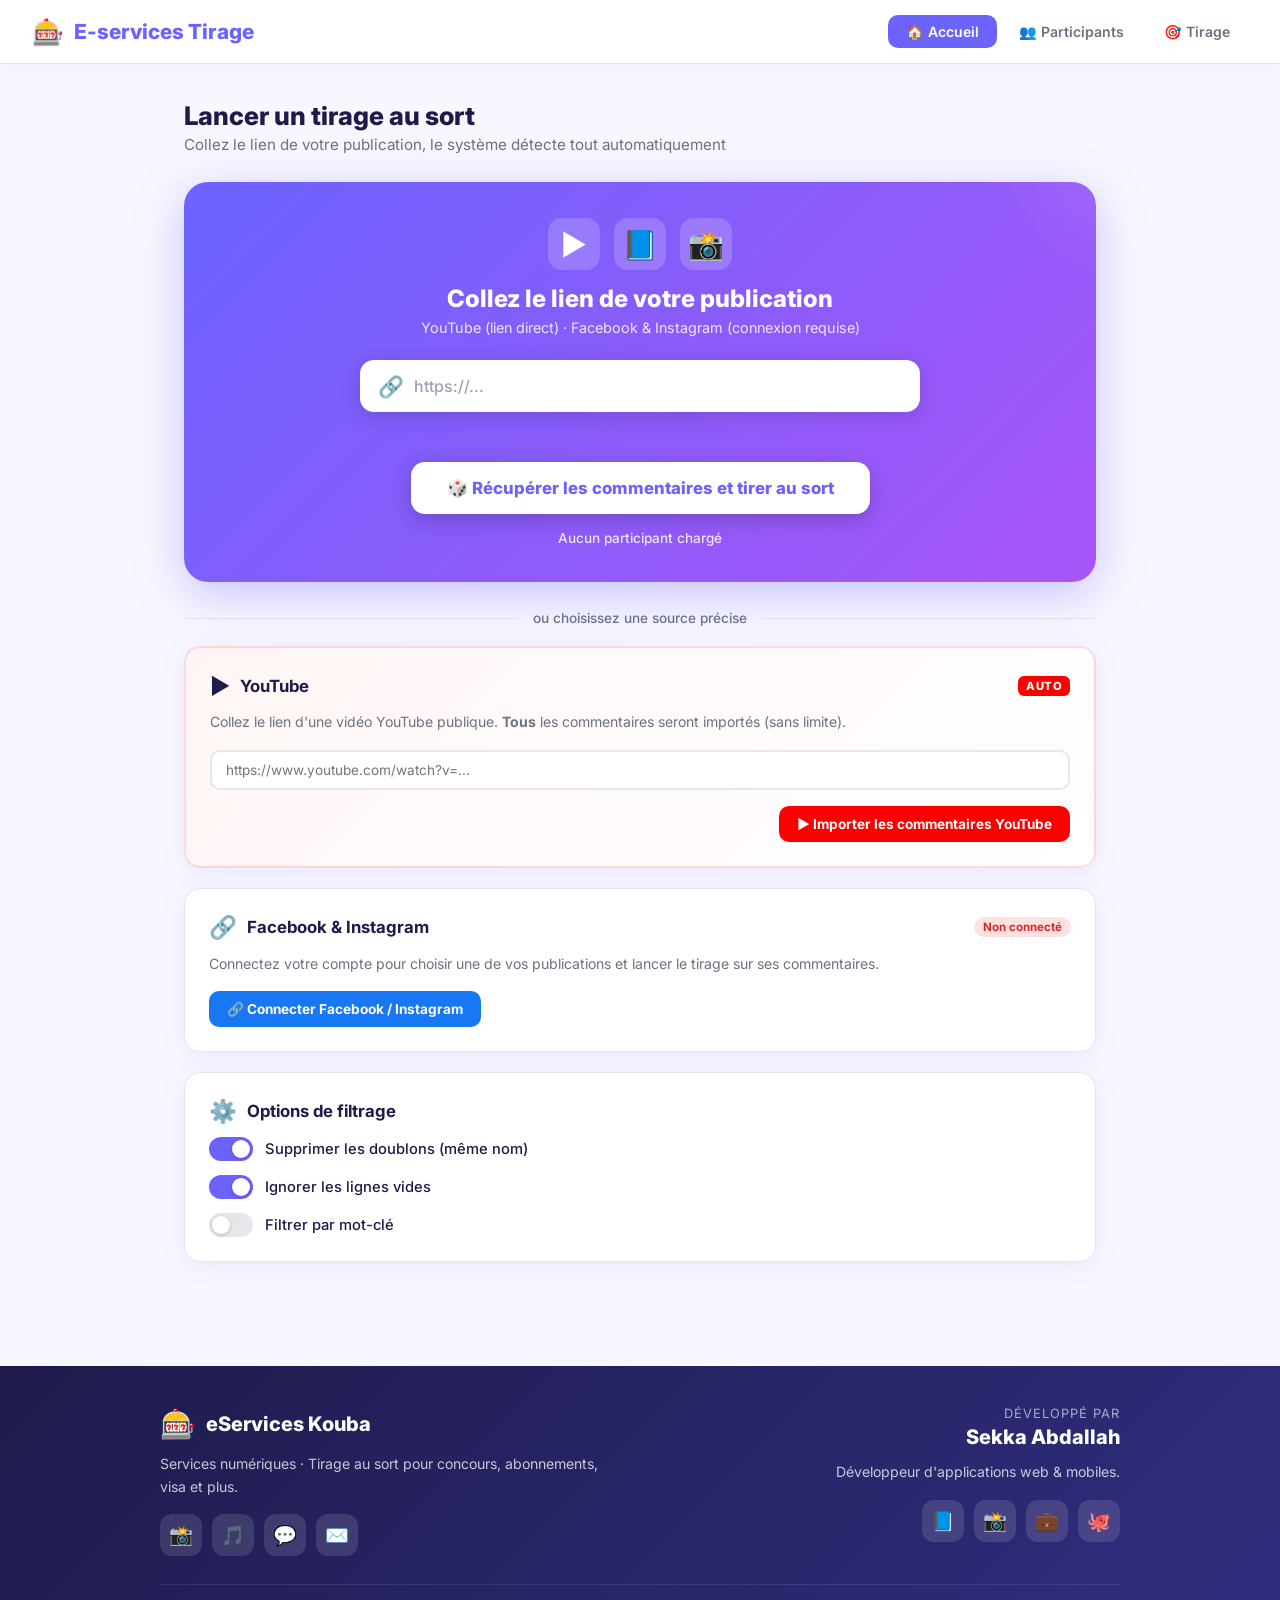
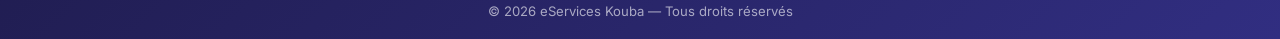
==== index.html @ 3113b7e2 "App tirage au sort — version déployable" ====
<!DOCTYPE html>
<html lang="fr">
<head>
  <meta charset="UTF-8" />
  <meta name="viewport" content="width=device-width, initial-scale=1.0" />
  <title>E-services Tirage — Tirage au sort pour concours</title>
  <link rel="stylesheet" href="style.css" />
  <link rel="preconnect" href="https://fonts.googleapis.com" />
  <link href="https://fonts.googleapis.com/css2?family=Inter:wght@400;500;600;700;800&display=swap" rel="stylesheet" />
</head>
<body>

  <!-- HEADER -->
  <header class="header">
    <div class="logo" onclick="goHome()" title="Accueil">
      <span class="logo-icon">🎰</span>
      <span class="logo-text">E-services Tirage</span>
    </div>
    <nav class="nav-tabs">
      <button class="tab active" data-tab="import">🏠 Accueil</button>
      <button class="tab" data-tab="participants">👥 Participants</button>
      <button class="tab" data-tab="tirage">🎯 Tirage</button>
    </nav>
  </header>

  <!-- MAIN CONTENT -->
  <main class="main">

    <!-- ===== ONGLET IMPORT ===== -->
    <section id="tab-import" class="tab-content active">
      <div class="section-title">
        <h2>Lancer un tirage au sort</h2>
        <p>Collez le lien de votre publication, le système détecte tout automatiquement</p>
      </div>

      <!-- BOÎTE MAGIQUE : lien unique -->
      <div class="magic-box">
        <div class="magic-icons">
          <span class="magic-icon" title="YouTube">▶️</span>
          <span class="magic-icon" title="Facebook">📘</span>
          <span class="magic-icon" title="Instagram">📸</span>
        </div>
        <h3 class="magic-title">Collez le lien de votre publication</h3>
        <p class="magic-sub">YouTube (lien direct) · Facebook &amp; Instagram (connexion requise)</p>

        <div class="magic-input-wrap">
          <span class="magic-detect" id="magicDetect">🔗</span>
          <input type="text" id="magicUrl" class="magic-input"
            placeholder="https://..." oninput="detectPlatform()" />
        </div>

        <div id="magicHint" class="magic-hint"></div>

        <div id="magicProgress" class="magic-progress hidden">
          <div class="spinner spinner-white"></div>
          <span id="magicProgressText">Récupération des commentaires...</span>
        </div>

        <button class="magic-btn" id="magicBtn" onclick="importMagic()">
          🎲 Récupérer les commentaires et tirer au sort
        </button>

        <div class="magic-footer">
          <span id="magicCount">Aucun participant chargé</span>
        </div>
      </div>

      <!-- Séparateur -->
      <div class="divider"><span>ou choisissez une source précise</span></div>

      <!-- YOUTUBE -->
      <div class="card youtube-card">
        <div class="card-header">
          <span class="card-icon">▶️</span>
          <h3>YouTube</h3>
          <span class="badge-new">AUTO</span>
        </div>
        <p class="card-desc">Collez le lien d'une vidéo YouTube publique. <strong>Tous</strong> les commentaires seront importés (sans limite).</p>
        <div class="social-input-row">
          <input type="text" id="youtubeUrl" placeholder="https://www.youtube.com/watch?v=..." />
          <input type="hidden" id="youtubeMax" value="1000000" />
        </div>
        <div id="youtubeProgress" class="youtube-progress hidden">
          <div class="spinner"></div>
          <span id="youtubeProgressText">Récupération des commentaires...</span>
        </div>
        <div class="card-actions">
          <button class="btn btn-youtube" id="btnYoutube" onclick="importFromYoutube()">
            ▶️ Importer les commentaires YouTube
          </button>
        </div>
      </div>

      <!-- ===== PANNEAU META (Facebook + Instagram) ===== -->
      <div class="card meta-panel">
        <div class="card-header">
          <span class="card-icon">🔗</span>
          <h3>Facebook &amp; Instagram</h3>
          <span class="badge-auth" id="metaBadge">Non connecté</span>
        </div>

        <!-- Non connecté -->
        <div id="metaNotConnected">
          <p class="card-desc">Connectez votre compte pour choisir une de vos publications et lancer le tirage sur ses commentaires.</p>
          <button class="btn btn-facebook" onclick="connectInstagram()">
            🔗 Connecter Facebook / Instagram
          </button>
        </div>

        <!-- Connecté -->
        <div id="metaConnectedPanel" style="display:none">
          <div class="meta-user-row">
            <span class="meta-user-name" id="metaUserName"></span>
            <button class="btn-link" id="metaDisconnectBtn" onclick="disconnectMeta()">Déconnecter</button>
          </div>

          <!-- Choix plateforme -->
          <div class="meta-platform-toggle">
            <button class="meta-tab active" id="metaTabFb" onclick="switchMetaPlatform('facebook')">📘 Facebook</button>
            <button class="meta-tab" id="metaTabIg" onclick="switchMetaPlatform('instagram')">📸 Instagram</button>
          </div>

          <!-- Sélecteur de page/compte -->
          <div class="meta-select-row">
            <label id="metaSelectLabel">Choisissez votre page :</label>
            <select id="metaAccountSelect" onchange="loadMetaPosts()">
              <option value="">— Chargement... —</option>
            </select>
          </div>

          <!-- Grille des posts -->
          <div id="metaPostsLoading" class="meta-loading hidden">
            <div class="spinner spinner-blue"></div>
            <span>Chargement de vos publications...</span>
          </div>
          <div id="metaPostsGrid" class="meta-posts-grid"></div>
          <p class="meta-hint" id="metaPostsHint"></p>
        </div>
      </div>

      <!-- Options de filtre -->
      <div class="card options-card">
        <div class="card-header">
          <span class="card-icon">⚙️</span>
          <h3>Options de filtrage</h3>
        </div>
        <div class="options-grid">
          <label class="toggle-label">
            <input type="checkbox" id="removeDuplicates" checked />
            <span class="toggle"></span>
            Supprimer les doublons (même nom)
          </label>
          <label class="toggle-label">
            <input type="checkbox" id="removeEmpty" checked />
            <span class="toggle"></span>
            Ignorer les lignes vides
          </label>
          <label class="toggle-label">
            <input type="checkbox" id="useKeyword" />
            <span class="toggle"></span>
            Filtrer par mot-clé
          </label>
          <div class="keyword-input" id="keywordDiv" style="display:none">
            <input type="text" id="keywordInput" placeholder="Ex: #concours, taguer un ami..." />
          </div>
        </div>
      </div>

      <!-- Statut import -->
      <div id="importStatus" class="import-status hidden">
        <span id="importStatusText"></span>
      </div>

    </section>

    <!-- ===== ONGLET PARTICIPANTS ===== -->
    <section id="tab-participants" class="tab-content">
      <div class="section-title">
        <h2>Liste des participants</h2>
        <p id="participantCount">0 participant(s) importé(s)</p>
      </div>

      <div class="participants-toolbar">
        <input type="text" id="searchParticipants" placeholder="🔍 Rechercher un participant..." oninput="filterParticipants()" />
        <button class="btn btn-danger-outline" onclick="clearAll()">🗑️ Tout effacer</button>
      </div>

      <div class="participants-list" id="participantsList">
        <div class="empty-state">
          <div class="empty-icon">👥</div>
          <p>Aucun participant pour l'instant</p>
          <p class="empty-hint">Allez dans l'onglet "Importer" pour ajouter des participants</p>
        </div>
      </div>
    </section>

    <!-- ===== ONGLET TIRAGE ===== -->
    <section id="tab-tirage" class="tab-content">
      <div class="section-title">
        <h2>Tirage au sort</h2>
        <p id="tirageCount">Aucun participant importé</p>
      </div>

      <div class="tirage-container">

        <!-- Options tirage -->
        <div class="card tirage-options">
          <div class="options-grid">
            <div class="option-item">
              <label>Nombre de gagnants</label>
              <input type="number" id="nbGagnants" value="1" min="1" max="100" />
            </div>
            <label class="toggle-label">
              <input type="checkbox" id="allowRepeat" />
              <span class="toggle"></span>
              Autoriser le même gagnant plusieurs fois
            </label>
          </div>
        </div>

        <!-- Machine de tirage -->
        <div class="machine">
          <div class="machine-screen" id="machineScreen">
            <div class="machine-idle">
              <div class="machine-icon">🎰</div>
              <p>Prêt pour le tirage</p>
            </div>
          </div>

          <button class="btn-tirage" id="btnTirage" onclick="lancerTirage()">
            <span class="btn-tirage-text">🎲 LANCER LE TIRAGE</span>
          </button>
        </div>

        <!-- Résultats -->
        <div class="results-container" id="resultsContainer" style="display:none">
          <h3>🏆 Gagnant(s)</h3>
          <div class="winners-list" id="winnersList"></div>
          <div class="result-actions">
            <button class="btn btn-secondary" onclick="exportResults()">📤 Exporter les résultats</button>
            <button class="btn btn-primary" onclick="nouveauTirage()">🔄 Nouveau tirage</button>
          </div>
        </div>

      </div>
    </section>


  </main>

  <!-- ===== PIED DE PAGE / CRÉDITS ===== -->
  <footer class="site-footer">
    <div class="footer-grid">

      <!-- eServices Kouba -->
      <div class="footer-col">
        <div class="footer-brand">
          <span class="footer-brand-icon">🎰</span>
          <span class="footer-brand-name">eServices Kouba</span>
        </div>
        <p class="footer-text">Services numériques · Tirage au sort pour concours, abonnements, visa et plus.</p>
        <div class="footer-socials">
          <a href="https://www.instagram.com/e.services.kouba/" target="_blank" rel="noopener" class="footer-social ig" title="Instagram">📸</a>
          <a href="https://www.tiktok.com/@eservices_kouba" target="_blank" rel="noopener" class="footer-social tt" title="TikTok">🎵</a>
          <a href="https://api.whatsapp.com/send/?phone=%2B213562925172" target="_blank" rel="noopener" class="footer-social wa" title="WhatsApp">💬</a>
          <a href="mailto:e.services.kouba@gmail.com" class="footer-social mail" title="Email">✉️</a>
        </div>
      </div>

      <!-- Développeur -->
      <div class="footer-col footer-col-dev">
        <p class="footer-dev-label">Développé par</p>
        <div class="footer-dev-name">Sekka Abdallah</div>
        <p class="footer-text">Développeur d'applications web &amp; mobiles.</p>
        <div class="footer-socials">
          <a href="https://www.facebook.com/abdellah.sekka.2025" target="_blank" rel="noopener" class="footer-social fb" title="Facebook">📘</a>
          <a href="https://www.instagram.com/abdallah__sekka/" target="_blank" rel="noopener" class="footer-social ig" title="Instagram">📸</a>
          <a href="https://www.linkedin.com/in/abdallah-sekka-9b2721368/" target="_blank" rel="noopener" class="footer-social li" title="LinkedIn">💼</a>
          <a href="https://github.com/Eserviceskouba" target="_blank" rel="noopener" class="footer-social gh" title="GitHub">🐙</a>
        </div>
      </div>

    </div>
    <div class="footer-bottom">© 2026 eServices Kouba — Tous droits réservés</div>
  </footer>

  <!-- MODAL GAGNANT -->
  <div class="modal-overlay" id="winnerModal" style="display:none">
    <div class="modal">
      <div class="confetti-container" id="confettiContainer"></div>
      <div class="winner-display">
        <div class="winner-crown">👑</div>
        <h2 class="winner-title">Félicitations !</h2>
        <div class="winner-names" id="modalWinnerNames"></div>
        <p class="winner-subtitle">Gagnant(s) du tirage au sort</p>
        <div class="winner-meta" id="winnerMeta"></div>
        <div class="modal-actions">
          <button class="btn btn-secondary" onclick="closeModal()">Fermer</button>
          <button class="btn btn-primary" onclick="exportResults()">📤 Exporter</button>
        </div>
      </div>
    </div>
  </div>

  <!-- TOAST -->
  <div class="toast" id="toast"></div>

  <script src="app.js"></script>
</body>
</html>
---- style.css ----
* {
  margin: 0;
  padding: 0;
  box-sizing: border-box;
}

:root {
  --primary: #6c63ff;
  --primary-dark: #5a52d5;
  --secondary: #f0eeff;
  --success: #22c55e;
  --danger: #ef4444;
  --warning: #f59e0b;
  --bg: #f8f7ff;
  --card-bg: #ffffff;
  --text: #1e1b4b;
  --text-muted: #6b7280;
  --border: #e5e7eb;
  --radius: 16px;
  --shadow: 0 4px 24px rgba(108, 99, 255, 0.10);
}

body {
  font-family: 'Inter', sans-serif;
  background: var(--bg);
  color: var(--text);
  min-height: 100vh;
}

/* ===== HEADER ===== */
.header {
  background: white;
  border-bottom: 1px solid var(--border);
  padding: 0 32px;
  display: flex;
  align-items: center;
  justify-content: space-between;
  height: 64px;
  position: sticky;
  top: 0;
  z-index: 100;
  box-shadow: 0 2px 12px rgba(108,99,255,0.06);
}

.logo {
  display: flex;
  align-items: center;
  gap: 10px;
  font-weight: 800;
  font-size: 1.3rem;
  color: var(--primary);
}

.logo-icon { font-size: 1.6rem; }
.logo { cursor: pointer; user-select: none; transition: opacity 0.2s; }
.logo:hover { opacity: 0.75; }

.nav-tabs {
  display: flex;
  gap: 4px;
}

.tab {
  padding: 8px 18px;
  border: none;
  background: transparent;
  border-radius: 10px;
  font-size: 0.88rem;
  font-weight: 600;
  color: var(--text-muted);
  cursor: pointer;
  transition: all 0.2s;
  font-family: 'Inter', sans-serif;
}

.tab:hover { background: var(--secondary); color: var(--primary); }

.tab.active {
  background: var(--primary);
  color: white;
}

/* ===== MAIN ===== */
.main {
  max-width: 960px;
  margin: 0 auto;
  padding: 36px 24px;
}

.tab-content { display: none; }
.tab-content.active { display: block; }

.section-title {
  margin-bottom: 28px;
}

.section-title h2 {
  font-size: 1.6rem;
  font-weight: 800;
  color: var(--text);
}

.section-title p {
  color: var(--text-muted);
  margin-top: 4px;
  font-size: 0.95rem;
}

/* ===== CARDS ===== */
.card {
  background: var(--card-bg);
  border-radius: var(--radius);
  padding: 24px;
  box-shadow: var(--shadow);
  border: 1px solid var(--border);
  margin-bottom: 20px;
}

.card-header {
  display: flex;
  align-items: center;
  gap: 10px;
  margin-bottom: 12px;
}

.card-icon { font-size: 1.4rem; }

.card-header h3 {
  font-size: 1.05rem;
  font-weight: 700;
}

.card-desc {
  color: var(--text-muted);
  font-size: 0.88rem;
  margin-bottom: 16px;
  line-height: 1.6;
}

.card-desc code {
  background: var(--secondary);
  color: var(--primary);
  padding: 2px 6px;
  border-radius: 4px;
  font-size: 0.85rem;
}

.card-actions {
  display: flex;
  gap: 10px;
  justify-content: flex-end;
  margin-top: 16px;
}

.import-grid {
  display: grid;
  grid-template-columns: 1fr 1fr;
  gap: 20px;
  margin-bottom: 20px;
}

@media (max-width: 640px) {
  .import-grid { grid-template-columns: 1fr; }
  .nav-tabs { gap: 2px; }
  .tab { padding: 8px 10px; font-size: 0.78rem; }
  .header { padding: 0 16px; }
}

/* ===== TEXTAREA ===== */
textarea {
  width: 100%;
  height: 180px;
  border: 2px solid var(--border);
  border-radius: 10px;
  padding: 14px;
  font-family: 'Inter', sans-serif;
  font-size: 0.88rem;
  color: var(--text);
  resize: vertical;
  transition: border-color 0.2s;
  outline: none;
  line-height: 1.6;
}

textarea:focus { border-color: var(--primary); }

/* ===== DROP ZONE ===== */
.drop-zone {
  border: 2px dashed var(--border);
  border-radius: 12px;
  padding: 36px 20px;
  text-align: center;
  cursor: pointer;
  transition: all 0.2s;
  background: var(--bg);
  min-height: 180px;
  display: flex;
  flex-direction: column;
  align-items: center;
  justify-content: center;
  gap: 8px;
}

.drop-zone:hover, .drop-zone.dragover {
  border-color: var(--primary);
  background: var(--secondary);
}

.drop-icon { font-size: 2.5rem; }
.drop-zone p { font-weight: 600; color: var(--text); }
.drop-hint { font-size: 0.82rem; color: var(--text-muted); }

/* ===== OPTIONS ===== */
.options-card { }

.options-grid {
  display: flex;
  flex-direction: column;
  gap: 14px;
}

.toggle-label {
  display: flex;
  align-items: center;
  gap: 12px;
  cursor: pointer;
  font-size: 0.92rem;
  font-weight: 500;
}

.toggle-label input[type="checkbox"] { display: none; }

.toggle {
  width: 44px;
  height: 24px;
  background: var(--border);
  border-radius: 12px;
  position: relative;
  transition: background 0.2s;
  flex-shrink: 0;
}

.toggle::after {
  content: '';
  position: absolute;
  width: 18px;
  height: 18px;
  background: white;
  border-radius: 50%;
  top: 3px;
  left: 3px;
  transition: left 0.2s;
  box-shadow: 0 1px 4px rgba(0,0,0,0.2);
}

.toggle-label input:checked + .toggle { background: var(--primary); }
.toggle-label input:checked + .toggle::after { left: 23px; }

.keyword-input input {
  width: 100%;
  padding: 10px 14px;
  border: 2px solid var(--border);
  border-radius: 10px;
  font-family: 'Inter', sans-serif;
  font-size: 0.9rem;
  outline: none;
  transition: border-color 0.2s;
}

.keyword-input input:focus { border-color: var(--primary); }

/* ===== IMPORT STATUS ===== */
.import-status {
  padding: 14px 20px;
  border-radius: 10px;
  font-weight: 600;
  font-size: 0.92rem;
  margin-top: 8px;
}

.import-status.success {
  background: #f0fdf4;
  color: #16a34a;
  border: 1px solid #bbf7d0;
}

.import-status.error {
  background: #fef2f2;
  color: #dc2626;
  border: 1px solid #fecaca;
}

.hidden { display: none !important; }

/* ===== BUTTONS ===== */
.btn {
  padding: 10px 20px;
  border-radius: 10px;
  font-weight: 600;
  font-size: 0.9rem;
  border: none;
  cursor: pointer;
  transition: all 0.2s;
  font-family: 'Inter', sans-serif;
  display: inline-flex;
  align-items: center;
  gap: 6px;
}

.btn-primary {
  background: var(--primary);
  color: white;
}

.btn-primary:hover { background: var(--primary-dark); transform: translateY(-1px); }

.btn-secondary {
  background: var(--secondary);
  color: var(--primary);
}

.btn-secondary:hover { background: #e0dcff; }

.btn-danger-outline {
  background: transparent;
  color: var(--danger);
  border: 1.5px solid var(--danger);
}

.btn-danger-outline:hover { background: #fef2f2; }

/* ===== PARTICIPANTS ===== */
.participants-toolbar {
  display: flex;
  gap: 12px;
  margin-bottom: 20px;
}

.participants-toolbar input {
  flex: 1;
  padding: 10px 16px;
  border: 2px solid var(--border);
  border-radius: 10px;
  font-family: 'Inter', sans-serif;
  font-size: 0.9rem;
  outline: none;
  transition: border-color 0.2s;
}

.participants-toolbar input:focus { border-color: var(--primary); }

.participants-list {
  background: white;
  border-radius: var(--radius);
  border: 1px solid var(--border);
  overflow: hidden;
  box-shadow: var(--shadow);
}

.participant-item {
  display: flex;
  align-items: center;
  padding: 14px 20px;
  border-bottom: 1px solid var(--border);
  transition: background 0.15s;
  gap: 14px;
}

.participant-item:last-child { border-bottom: none; }
.participant-item:hover { background: var(--bg); }

.participant-num {
  width: 28px;
  height: 28px;
  background: var(--secondary);
  color: var(--primary);
  border-radius: 8px;
  display: flex;
  align-items: center;
  justify-content: center;
  font-size: 0.78rem;
  font-weight: 700;
  flex-shrink: 0;
}

.participant-info { flex: 1; min-width: 0; }

.participant-name {
  font-weight: 600;
  font-size: 0.95rem;
  truncate: ellipsis;
}

.participant-comment {
  color: var(--text-muted);
  font-size: 0.82rem;
  margin-top: 2px;
  white-space: nowrap;
  overflow: hidden;
  text-overflow: ellipsis;
}

.participant-delete {
  background: none;
  border: none;
  cursor: pointer;
  color: var(--text-muted);
  font-size: 1rem;
  padding: 4px 8px;
  border-radius: 6px;
  transition: all 0.15s;
}

.participant-delete:hover { background: #fef2f2; color: var(--danger); }

/* ===== EMPTY STATE ===== */
.empty-state {
  padding: 60px 20px;
  text-align: center;
  color: var(--text-muted);
}

.empty-icon { font-size: 3rem; margin-bottom: 12px; }
.empty-state p { font-size: 1rem; font-weight: 500; }
.empty-hint { font-size: 0.85rem; margin-top: 6px; }

/* ===== TIRAGE ===== */
.tirage-container {
  display: flex;
  flex-direction: column;
  align-items: center;
  gap: 24px;
}

.tirage-options {
  width: 100%;
}

.tirage-options .options-grid {
  flex-direction: row;
  align-items: center;
  flex-wrap: wrap;
  gap: 20px;
}

.option-item {
  display: flex;
  align-items: center;
  gap: 10px;
}

.option-item label { font-weight: 600; font-size: 0.92rem; }

.option-item input[type="number"] {
  width: 70px;
  padding: 8px 12px;
  border: 2px solid var(--border);
  border-radius: 8px;
  font-family: 'Inter', sans-serif;
  font-size: 1rem;
  font-weight: 700;
  text-align: center;
  outline: none;
  transition: border-color 0.2s;
}

.option-item input[type="number"]:focus { border-color: var(--primary); }

/* Machine */
.machine {
  display: flex;
  flex-direction: column;
  align-items: center;
  gap: 24px;
}

.machine-screen {
  width: 380px;
  height: 220px;
  background: linear-gradient(135deg, #1e1b4b, #312e81);
  border-radius: 20px;
  display: flex;
  align-items: center;
  justify-content: center;
  box-shadow: 0 8px 40px rgba(49,46,129,0.4);
  position: relative;
  overflow: hidden;
}

.machine-screen::before {
  content: '';
  position: absolute;
  inset: 0;
  background: radial-gradient(circle at 30% 30%, rgba(255,255,255,0.08), transparent 60%);
}

.machine-idle { text-align: center; color: white; }
.machine-icon { font-size: 3rem; margin-bottom: 10px; }
.machine-idle p { font-size: 1rem; opacity: 0.7; font-weight: 500; }

.machine-rolling {
  text-align: center;
  color: white;
}

.rolling-name {
  font-size: 2rem;
  font-weight: 800;
  animation: rolling 0.1s linear infinite;
  letter-spacing: 1px;
}

@keyframes rolling {
  0% { opacity: 1; transform: translateY(0); }
  50% { opacity: 0.5; transform: translateY(-4px); }
  100% { opacity: 1; transform: translateY(0); }
}

.machine-result { text-align: center; color: white; }
.result-label { font-size: 0.85rem; opacity: 0.7; margin-bottom: 8px; }
.result-name {
  font-size: 2rem;
  font-weight: 800;
  animation: popIn 0.4s cubic-bezier(0.175, 0.885, 0.32, 1.275);
}

@keyframes popIn {
  0% { transform: scale(0.5); opacity: 0; }
  100% { transform: scale(1); opacity: 1; }
}

.btn-tirage {
  padding: 18px 48px;
  background: linear-gradient(135deg, var(--primary), #a855f7);
  color: white;
  border: none;
  border-radius: 50px;
  font-size: 1.1rem;
  font-weight: 800;
  cursor: pointer;
  transition: all 0.2s;
  box-shadow: 0 6px 24px rgba(108,99,255,0.4);
  font-family: 'Inter', sans-serif;
  letter-spacing: 0.5px;
}

.btn-tirage:hover:not(:disabled) {
  transform: translateY(-3px);
  box-shadow: 0 10px 32px rgba(108,99,255,0.5);
}

.btn-tirage:disabled {
  opacity: 0.5;
  cursor: not-allowed;
  transform: none;
}

.btn-tirage.spinning {
  animation: pulse 0.6s ease-in-out infinite;
}

@keyframes pulse {
  0%, 100% { transform: scale(1); }
  50% { transform: scale(1.04); }
}

/* Results */
.results-container {
  width: 100%;
  background: white;
  border-radius: var(--radius);
  padding: 28px;
  border: 1px solid var(--border);
  box-shadow: var(--shadow);
  text-align: center;
}

.results-container h3 {
  font-size: 1.3rem;
  font-weight: 800;
  margin-bottom: 20px;
}

.winners-list {
  display: flex;
  flex-direction: column;
  gap: 10px;
  margin-bottom: 24px;
}

.winner-item {
  display: flex;
  align-items: center;
  gap: 14px;
  padding: 14px 20px;
  background: linear-gradient(135deg, #fef9e7, #fffbf0);
  border: 1.5px solid #fbbf24;
  border-radius: 12px;
}

.winner-rank { font-size: 1.4rem; }

.winner-item-name {
  font-size: 1.05rem;
  font-weight: 700;
  flex: 1;
  text-align: left;
}

.winner-item-comment {
  color: var(--text-muted);
  font-size: 0.85rem;
  text-align: left;
  margin-top: 2px;
}

.result-actions {
  display: flex;
  gap: 12px;
  justify-content: center;
}

/* ===== MAGIC BOX ===== */
.magic-box {
  background: linear-gradient(135deg, #6c63ff, #a855f7);
  border-radius: 24px;
  padding: 36px 32px;
  text-align: center;
  color: white;
  box-shadow: 0 12px 48px rgba(108, 99, 255, 0.35);
  margin-bottom: 28px;
  position: relative;
  overflow: hidden;
}

.magic-box::before {
  content: '';
  position: absolute;
  top: -50%;
  right: -20%;
  width: 300px;
  height: 300px;
  background: radial-gradient(circle, rgba(255,255,255,0.12), transparent 70%);
  pointer-events: none;
}

.magic-icons {
  display: flex;
  justify-content: center;
  gap: 14px;
  margin-bottom: 14px;
}

.magic-icon {
  font-size: 1.8rem;
  background: rgba(255,255,255,0.18);
  width: 52px;
  height: 52px;
  border-radius: 14px;
  display: flex;
  align-items: center;
  justify-content: center;
  backdrop-filter: blur(4px);
  transition: transform 0.2s;
}

.magic-icon.active {
  transform: scale(1.15);
  background: rgba(255,255,255,0.35);
  box-shadow: 0 4px 16px rgba(0,0,0,0.2);
}

.magic-title {
  font-size: 1.5rem;
  font-weight: 800;
  margin-bottom: 6px;
}

.magic-sub {
  font-size: 0.9rem;
  opacity: 0.85;
  margin-bottom: 24px;
}

.magic-input-wrap {
  position: relative;
  max-width: 560px;
  margin: 0 auto 14px;
}

.magic-detect {
  position: absolute;
  left: 18px;
  top: 50%;
  transform: translateY(-50%);
  font-size: 1.3rem;
  z-index: 2;
}

.magic-input {
  width: 100%;
  padding: 16px 20px 16px 54px;
  border: none;
  border-radius: 14px;
  font-family: 'Inter', sans-serif;
  font-size: 1rem;
  font-weight: 500;
  color: var(--text);
  outline: none;
  box-shadow: 0 4px 20px rgba(0,0,0,0.15);
}

.magic-input::placeholder { color: #9ca3af; }

.magic-hint {
  font-size: 0.85rem;
  font-weight: 600;
  min-height: 22px;
  margin-bottom: 14px;
  opacity: 0.95;
}

.magic-hint.warn { color: #fde68a; }
.magic-hint.ok { color: #bbf7d0; }

.magic-progress {
  display: flex;
  align-items: center;
  justify-content: center;
  gap: 10px;
  padding: 12px;
  background: rgba(255,255,255,0.15);
  border-radius: 12px;
  margin-bottom: 16px;
  font-weight: 600;
  font-size: 0.9rem;
}

.spinner-white {
  border: 3px solid rgba(255,255,255,0.4);
  border-top-color: white;
}

.magic-btn {
  background: white;
  color: var(--primary);
  border: none;
  padding: 16px 36px;
  border-radius: 14px;
  font-size: 1.05rem;
  font-weight: 800;
  cursor: pointer;
  transition: all 0.2s;
  font-family: 'Inter', sans-serif;
  box-shadow: 0 6px 20px rgba(0,0,0,0.2);
}

.magic-btn:hover:not(:disabled) {
  transform: translateY(-2px);
  box-shadow: 0 10px 28px rgba(0,0,0,0.28);
}

.magic-btn:disabled { opacity: 0.6; cursor: not-allowed; }

.magic-footer {
  margin-top: 16px;
  font-size: 0.85rem;
  opacity: 0.85;
  font-weight: 500;
}

/* Divider */
.divider {
  display: flex;
  align-items: center;
  text-align: center;
  margin: 28px 0 20px;
  color: var(--text-muted);
  font-size: 0.85rem;
  font-weight: 500;
}

.divider::before, .divider::after {
  content: '';
  flex: 1;
  height: 1px;
  background: var(--border);
}

.divider span { padding: 0 16px; }

/* ===== SOCIAL GRID ===== */
.social-grid {
  display: grid;
  grid-template-columns: repeat(2, 1fr);
  gap: 16px;
  margin-bottom: 20px;
}

@media (max-width: 640px) {
  .social-grid { grid-template-columns: 1fr; }
}

.social-card { margin-bottom: 0; }

.social-input-row {
  display: flex;
  gap: 8px;
  align-items: center;
  margin-bottom: 12px;
}

.social-input-row input[type="text"] {
  flex: 1;
  padding: 10px 14px;
  border: 2px solid var(--border);
  border-radius: 10px;
  font-family: 'Inter', sans-serif;
  font-size: 0.85rem;
  outline: none;
  transition: border-color 0.2s;
  min-width: 0;
}

.social-max {
  display: flex;
  align-items: center;
  gap: 5px;
  flex-shrink: 0;
}

.social-max label {
  font-size: 0.8rem;
  font-weight: 600;
  color: var(--text-muted);
}

.social-max input[type="number"] {
  width: 68px;
  padding: 9px 8px;
  border: 2px solid var(--border);
  border-radius: 10px;
  font-family: 'Inter', sans-serif;
  font-size: 0.88rem;
  font-weight: 700;
  text-align: center;
  outline: none;
  transition: border-color 0.2s;
}

/* ===== YOUTUBE ===== */
.youtube-card {
  border: 2px solid #ff000022;
  background: linear-gradient(135deg, #fff5f5, #ffffff);
  margin-bottom: 20px;
}

.badge-new {
  background: #ff0000;
  color: white;
  font-size: 0.7rem;
  font-weight: 800;
  padding: 3px 8px;
  border-radius: 6px;
  letter-spacing: 0.5px;
  margin-left: auto;
}

.youtube-card .social-input-row input[type="text"]:focus { border-color: #ff0000; }
.youtube-card .social-max input[type="number"]:focus { border-color: #ff0000; }

.youtube-progress {
  display: flex;
  align-items: center;
  gap: 10px;
  padding: 12px 16px;
  background: #fff5f5;
  border-radius: 10px;
  margin-bottom: 14px;
  font-size: 0.88rem;
  font-weight: 600;
  color: #cc0000;
}

.spinner {
  width: 18px;
  height: 18px;
  border: 3px solid #ffcccc;
  border-top-color: #ff0000;
  border-radius: 50%;
  animation: spin 0.7s linear infinite;
  flex-shrink: 0;
}

@keyframes spin { to { transform: rotate(360deg); } }

.btn-youtube {
  background: #ff0000;
  color: white;
  padding: 10px 18px;
  border-radius: 10px;
  font-weight: 700;
  font-size: 0.85rem;
  border: none;
  cursor: pointer;
  transition: all 0.2s;
  font-family: 'Inter', sans-serif;
}
.btn-youtube:hover:not(:disabled) { background: #cc0000; transform: translateY(-1px); }
.btn-youtube:disabled { opacity: 0.5; cursor: not-allowed; }

/* ===== FACEBOOK ===== */
.facebook-card {
  border: 2px solid #1877f222;
  background: linear-gradient(135deg, #f0f4ff, #ffffff);
}

.facebook-card .social-input-row input[type="text"]:focus { border-color: #1877f2; }
.facebook-card .social-max input[type="number"]:focus { border-color: #1877f2; }

.facebook-progress {
  display: flex;
  align-items: center;
  gap: 10px;
  padding: 12px 16px;
  background: #e8f0fe;
  border-radius: 10px;
  margin-bottom: 12px;
  font-size: 0.88rem;
  font-weight: 600;
  color: #1877f2;
}

.spinner-blue {
  border: 3px solid #c0d4fb;
  border-top-color: #1877f2;
}

.btn-facebook {
  background: #1877f2;
  color: white;
  padding: 10px 18px;
  border-radius: 10px;
  font-weight: 700;
  font-size: 0.85rem;
  border: none;
  cursor: pointer;
  transition: all 0.2s;
  font-family: 'Inter', sans-serif;
}
.btn-facebook:hover:not(:disabled) { background: #1558b0; transform: translateY(-1px); }
.btn-facebook:disabled { opacity: 0.5; cursor: not-allowed; }

/* ===== INSTAGRAM ===== */
.instagram-card {
  border: 2px solid #e104764a;
  background: linear-gradient(135deg, #fff0f8, #ffffff);
}

.instagram-card .social-input-row input[type="text"]:focus { border-color: #e10476; }
.instagram-card .social-max input[type="number"]:focus { border-color: #e10476; }

.badge-auth {
  margin-left: auto;
  font-size: 0.72rem;
  font-weight: 700;
  padding: 3px 9px;
  border-radius: 20px;
  background: #fee2e2;
  color: #dc2626;
}
.badge-auth.connected {
  background: #dcfce7;
  color: #16a34a;
}

.instagram-progress {
  display: flex;
  align-items: center;
  gap: 10px;
  padding: 12px 16px;
  background: #fce7f3;
  border-radius: 10px;
  margin-bottom: 12px;
  font-size: 0.88rem;
  font-weight: 600;
  color: #e10476;
}

.spinner-ig {
  border: 3px solid #fbc8e6;
  border-top-color: #e10476;
}

.btn-instagram {
  background: linear-gradient(135deg, #f09433, #e6683c, #dc2743, #cc2366, #bc1888);
  color: white;
  padding: 10px 18px;
  border-radius: 10px;
  font-weight: 700;
  font-size: 0.85rem;
  border: none;
  cursor: pointer;
  transition: all 0.2s;
  font-family: 'Inter', sans-serif;
}
.btn-instagram:hover:not(:disabled) { opacity: 0.9; transform: translateY(-1px); }
.btn-instagram:disabled { opacity: 0.5; cursor: not-allowed; }

.ig-user-row {
  display: flex;
  align-items: center;
  justify-content: space-between;
  padding: 8px 12px;
  background: #fce7f3;
  border-radius: 8px;
  margin-bottom: 12px;
}

.ig-user-name {
  font-weight: 700;
  font-size: 0.9rem;
  color: #be185d;
}

.btn-link {
  background: none;
  border: none;
  color: var(--text-muted);
  font-size: 0.82rem;
  cursor: pointer;
  font-family: 'Inter', sans-serif;
  text-decoration: underline;
}

/* ===== PANNEAU META (Facebook + Instagram) ===== */
.meta-panel {
  margin-bottom: 20px;
}

.meta-user-row {
  display: flex;
  align-items: center;
  justify-content: space-between;
  padding: 10px 14px;
  background: #f0f4ff;
  border-radius: 10px;
  margin-bottom: 16px;
}

.meta-user-name {
  font-weight: 700;
  font-size: 0.92rem;
  color: #1877f2;
}

.meta-platform-toggle {
  display: flex;
  gap: 8px;
  margin-bottom: 16px;
}

.meta-tab {
  flex: 1;
  padding: 10px;
  border: 2px solid var(--border);
  background: white;
  border-radius: 10px;
  font-family: 'Inter', sans-serif;
  font-size: 0.9rem;
  font-weight: 700;
  cursor: pointer;
  transition: all 0.2s;
  color: var(--text-muted);
}

.meta-tab.active {
  border-color: var(--primary);
  background: var(--secondary);
  color: var(--primary);
}

.meta-select-row {
  margin-bottom: 18px;
}

.meta-select-row label {
  display: block;
  font-size: 0.88rem;
  font-weight: 600;
  margin-bottom: 6px;
  color: var(--text);
}

.meta-select-row select {
  width: 100%;
  padding: 11px 14px;
  border: 2px solid var(--border);
  border-radius: 10px;
  font-family: 'Inter', sans-serif;
  font-size: 0.9rem;
  font-weight: 600;
  outline: none;
  cursor: pointer;
  background: white;
}

.meta-select-row select:focus { border-color: var(--primary); }

.meta-loading {
  display: flex;
  align-items: center;
  gap: 10px;
  padding: 16px;
  color: var(--text-muted);
  font-size: 0.9rem;
  font-weight: 600;
}

.meta-posts-grid {
  display: grid;
  grid-template-columns: repeat(auto-fill, minmax(160px, 1fr));
  gap: 12px;
}

.post-card {
  border: 2px solid var(--border);
  border-radius: 12px;
  overflow: hidden;
  cursor: pointer;
  transition: all 0.2s;
  background: white;
  display: flex;
  flex-direction: column;
}

.post-card:hover {
  border-color: var(--primary);
  transform: translateY(-3px);
  box-shadow: 0 8px 20px rgba(108,99,255,0.18);
}

.post-card-img {
  width: 100%;
  height: 110px;
  object-fit: cover;
  background: linear-gradient(135deg, #e0e7ff, #f3e8ff);
}

.post-card-noimg {
  width: 100%;
  height: 110px;
  display: flex;
  align-items: center;
  justify-content: center;
  font-size: 2rem;
  background: linear-gradient(135deg, #e0e7ff, #f3e8ff);
}

.post-card-body {
  padding: 10px 12px;
  flex: 1;
  display: flex;
  flex-direction: column;
  gap: 6px;
}

.post-card-text {
  font-size: 0.78rem;
  color: var(--text);
  line-height: 1.4;
  display: -webkit-box;
  -webkit-line-clamp: 2;
  -webkit-box-orient: vertical;
  overflow: hidden;
}

.post-card-meta {
  display: flex;
  align-items: center;
  justify-content: space-between;
  margin-top: auto;
}

.post-card-date {
  font-size: 0.72rem;
  color: var(--text-muted);
}

.post-card-count {
  font-size: 0.72rem;
  font-weight: 700;
  color: var(--primary);
  background: var(--secondary);
  padding: 2px 8px;
  border-radius: 20px;
}

.meta-hint {
  font-size: 0.85rem;
  color: var(--text-muted);
  margin-top: 14px;
  text-align: center;
}

.meta-showmore-wrap {
  display: flex;
  justify-content: center;
  margin-top: 16px;
}

.meta-showmore-wrap .btn {
  width: 100%;
  justify-content: center;
}

/* ===== TIKTOK ===== */
.tiktok-card {
  border: 2px solid #00000022;
  background: linear-gradient(135deg, #f5f5f5, #ffffff);
}

.tiktok-card .social-input-row input[type="text"]:focus { border-color: #010101; }
.tiktok-card .social-max input[type="number"]:focus { border-color: #010101; }

.tiktok-progress {
  display: flex;
  align-items: center;
  gap: 10px;
  padding: 12px 16px;
  background: #f0f0f0;
  border-radius: 10px;
  margin-bottom: 12px;
  font-size: 0.88rem;
  font-weight: 600;
  color: #010101;
}

.spinner-tt {
  border: 3px solid #cccccc;
  border-top-color: #010101;
}

.btn-tiktok {
  background: linear-gradient(135deg, #010101, #333333);
  color: white;
  padding: 10px 18px;
  border-radius: 10px;
  font-weight: 700;
  font-size: 0.85rem;
  border: none;
  cursor: pointer;
  transition: all 0.2s;
  font-family: 'Inter', sans-serif;
  position: relative;
  overflow: hidden;
}
.btn-tiktok::before {
  content: '';
  position: absolute;
  inset: 0;
  background: linear-gradient(135deg, #fe2c5525, #25f4ee25);
  opacity: 0;
  transition: opacity 0.2s;
}
.btn-tiktok:hover:not(:disabled)::before { opacity: 1; }
.btn-tiktok:hover:not(:disabled) { transform: translateY(-1px); }
.btn-tiktok:disabled { opacity: 0.5; cursor: not-allowed; }

.tt-user-row {
  display: flex;
  align-items: center;
  justify-content: space-between;
  padding: 8px 12px;
  background: #f0f0f0;
  border-radius: 8px;
  margin-bottom: 12px;
}

.tt-user-name {
  font-weight: 700;
  font-size: 0.9rem;
  color: #010101;
}

/* ===== HISTORIQUE ===== */
.history-item {
  background: white;
  border-radius: var(--radius);
  padding: 20px 24px;
  border: 1px solid var(--border);
  margin-bottom: 14px;
  box-shadow: var(--shadow);
}

.history-header {
  display: flex;
  justify-content: space-between;
  align-items: center;
  margin-bottom: 12px;
}

.history-date {
  font-size: 0.82rem;
  color: var(--text-muted);
  font-weight: 500;
}

.history-badge {
  background: var(--secondary);
  color: var(--primary);
  padding: 3px 10px;
  border-radius: 20px;
  font-size: 0.8rem;
  font-weight: 700;
}

.history-winners {
  display: flex;
  flex-wrap: wrap;
  gap: 8px;
}

.history-winner-tag {
  background: #fef9e7;
  border: 1px solid #fbbf24;
  color: #92400e;
  padding: 4px 12px;
  border-radius: 20px;
  font-size: 0.85rem;
  font-weight: 600;
}

/* ===== MODAL ===== */
.modal-overlay {
  position: fixed;
  inset: 0;
  background: rgba(0,0,0,0.6);
  backdrop-filter: blur(6px);
  display: flex;
  align-items: center;
  justify-content: center;
  z-index: 1000;
  animation: fadeIn 0.2s ease;
}

@keyframes fadeIn { from { opacity: 0; } to { opacity: 1; } }

.modal {
  background: white;
  border-radius: 24px;
  padding: 48px 40px;
  max-width: 500px;
  width: 90%;
  text-align: center;
  position: relative;
  overflow: hidden;
  animation: slideUp 0.3s cubic-bezier(0.175, 0.885, 0.32, 1.275);
}

@keyframes slideUp {
  from { transform: translateY(40px) scale(0.95); opacity: 0; }
  to { transform: translateY(0) scale(1); opacity: 1; }
}

.winner-crown { font-size: 4rem; margin-bottom: 8px; }
.winner-title { font-size: 1.8rem; font-weight: 800; margin-bottom: 16px; color: var(--text); }

.winner-names {
  display: flex;
  flex-direction: column;
  gap: 8px;
  margin-bottom: 12px;
}

.winner-name-item {
  font-size: 1.5rem;
  font-weight: 800;
  color: var(--primary);
  padding: 10px 24px;
  background: var(--secondary);
  border-radius: 12px;
}

.winner-subtitle { color: var(--text-muted); font-size: 0.9rem; margin-bottom: 8px; }

.winner-meta {
  font-size: 0.82rem;
  color: var(--text-muted);
  margin-bottom: 24px;
}

.modal-actions { display: flex; gap: 12px; justify-content: center; }

/* ===== CONFETTI ===== */
.confetti-container {
  position: absolute;
  inset: 0;
  pointer-events: none;
  overflow: hidden;
}

.confetti-piece {
  position: absolute;
  width: 10px;
  height: 10px;
  top: -10px;
  animation: confettiFall linear forwards;
}

@keyframes confettiFall {
  to { transform: translateY(600px) rotate(720deg); opacity: 0; }
}

/* ===== PIED DE PAGE ===== */
.site-footer {
  margin-top: 48px;
  background: linear-gradient(135deg, #1e1b4b, #312e81);
  color: white;
  padding: 40px 24px 20px;
}

.footer-grid {
  max-width: 960px;
  margin: 0 auto;
  display: grid;
  grid-template-columns: 1fr 1fr;
  gap: 40px;
}

@media (max-width: 640px) {
  .footer-grid { grid-template-columns: 1fr; gap: 28px; }
}

.footer-brand {
  display: flex;
  align-items: center;
  gap: 10px;
  margin-bottom: 12px;
}

.footer-brand-icon { font-size: 1.8rem; }

.footer-brand-name {
  font-size: 1.25rem;
  font-weight: 800;
}

.footer-dev-label {
  font-size: 0.8rem;
  text-transform: uppercase;
  letter-spacing: 1px;
  opacity: 0.6;
  margin-bottom: 4px;
}

.footer-dev-name {
  font-size: 1.25rem;
  font-weight: 800;
  margin-bottom: 12px;
}

.footer-col-dev {
  text-align: right;
}

.footer-col-dev .footer-socials {
  justify-content: flex-end;
}

@media (max-width: 640px) {
  .footer-col-dev { text-align: left; }
  .footer-col-dev .footer-socials { justify-content: flex-start; }
}

.footer-text {
  font-size: 0.88rem;
  opacity: 0.75;
  line-height: 1.6;
  margin-bottom: 16px;
}

.footer-socials {
  display: flex;
  gap: 10px;
}

.footer-social {
  width: 42px;
  height: 42px;
  border-radius: 12px;
  background: rgba(255,255,255,0.12);
  display: flex;
  align-items: center;
  justify-content: center;
  font-size: 1.2rem;
  text-decoration: none;
  transition: all 0.2s;
}

.footer-social:hover {
  background: rgba(255,255,255,0.25);
  transform: translateY(-3px);
}

.footer-bottom {
  max-width: 960px;
  margin: 28px auto 0;
  padding-top: 18px;
  border-top: 1px solid rgba(255,255,255,0.15);
  text-align: center;
  font-size: 0.82rem;
  opacity: 0.6;
}

/* ===== TOAST ===== */
.toast {
  position: fixed;
  bottom: 24px;
  right: 24px;
  padding: 14px 22px;
  background: #1e1b4b;
  color: white;
  border-radius: 12px;
  font-weight: 600;
  font-size: 0.9rem;
  opacity: 0;
  transform: translateY(20px);
  transition: all 0.3s;
  z-index: 2000;
  pointer-events: none;
  max-width: 320px;
}

.toast.show {
  opacity: 1;
  transform: translateY(0);
}
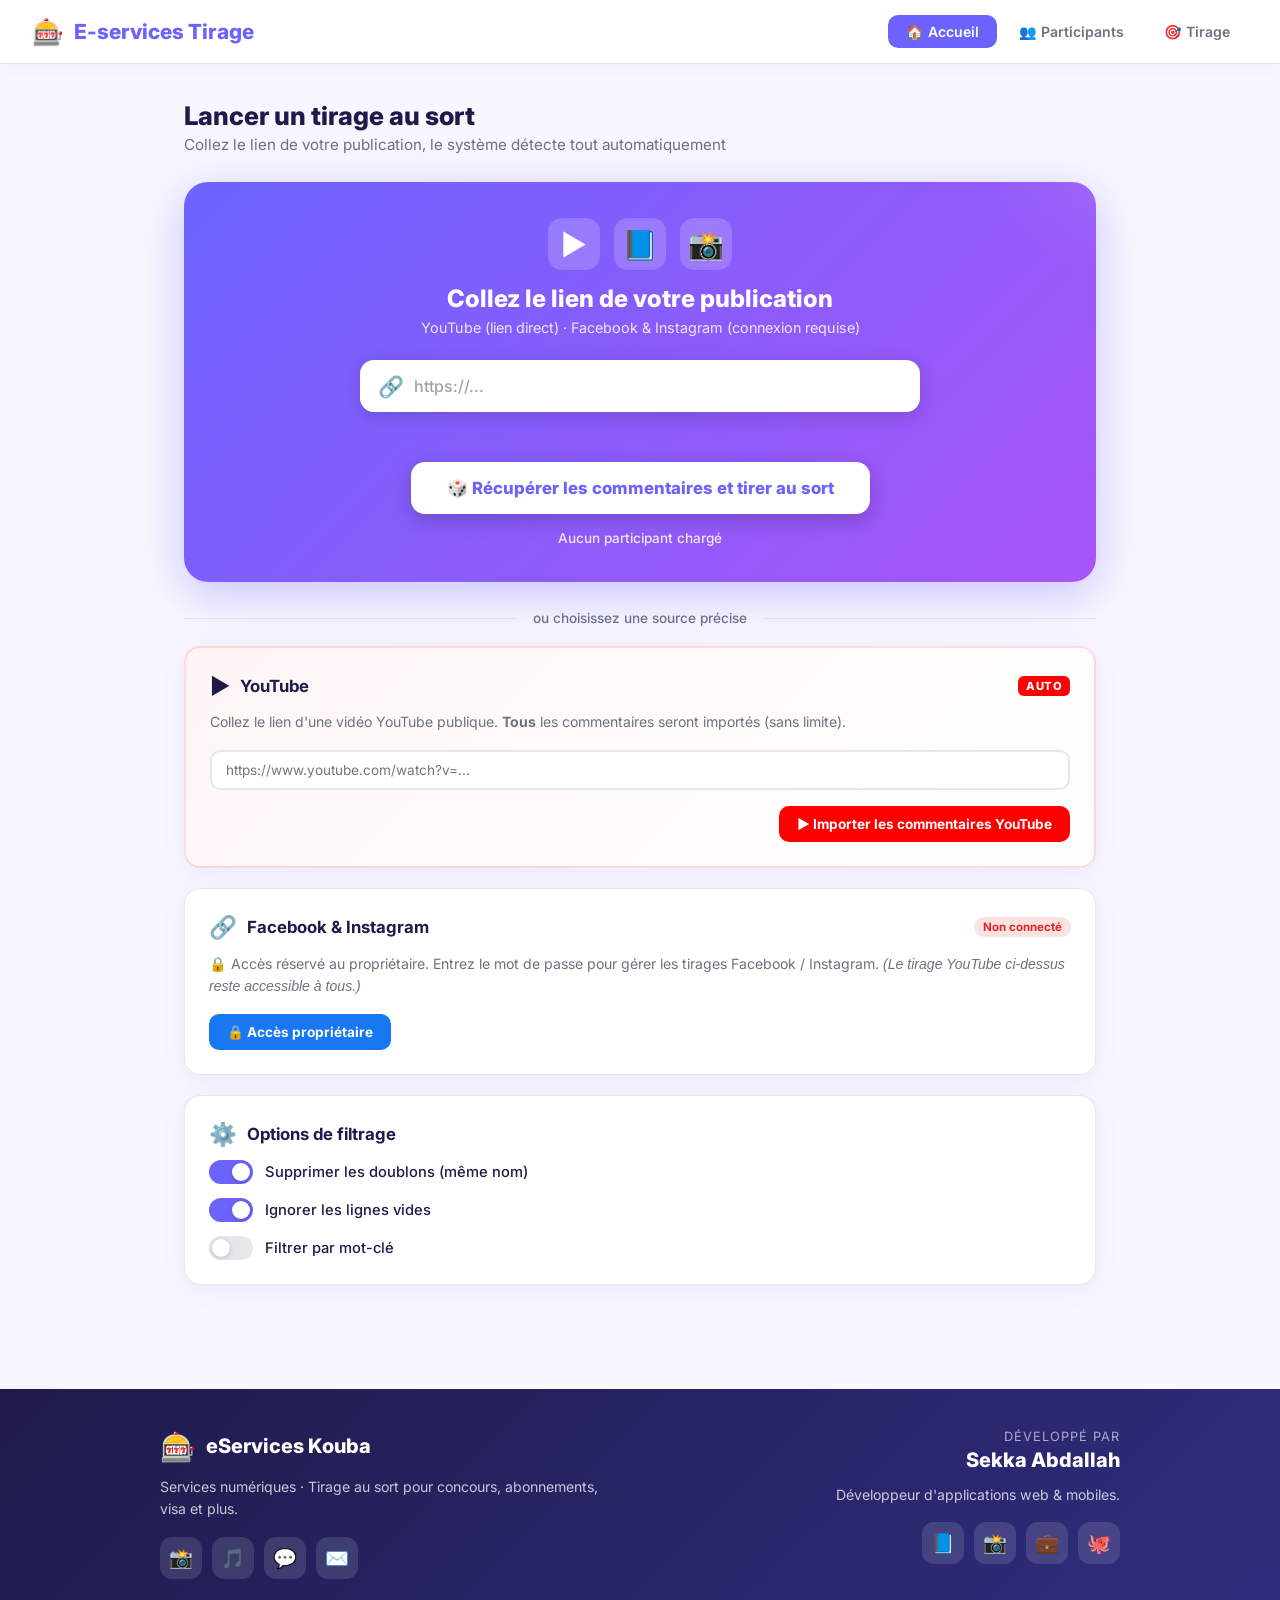
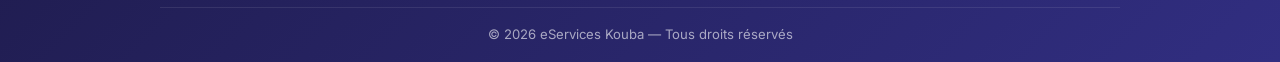
==== commit 7e7c8680: "Sécurité: accès Facebook/Instagram protégé par mot de passe propriétaire" ====
--- a/index.html
+++ b/index.html
@@ -101,9 +101,9 @@
 
         <!-- Non connecté -->
         <div id="metaNotConnected">
-          <p class="card-desc">Connectez votre compte pour choisir une de vos publications et lancer le tirage sur ses commentaires.</p>
+          <p class="card-desc">🔒 Accès réservé au propriétaire. Entrez le mot de passe pour gérer les tirages Facebook / Instagram. <em>(Le tirage YouTube ci-dessus reste accessible à tous.)</em></p>
           <button class="btn btn-facebook" onclick="connectInstagram()">
-            🔗 Connecter Facebook / Instagram
+            🔒 Accès propriétaire
           </button>
         </div>
 
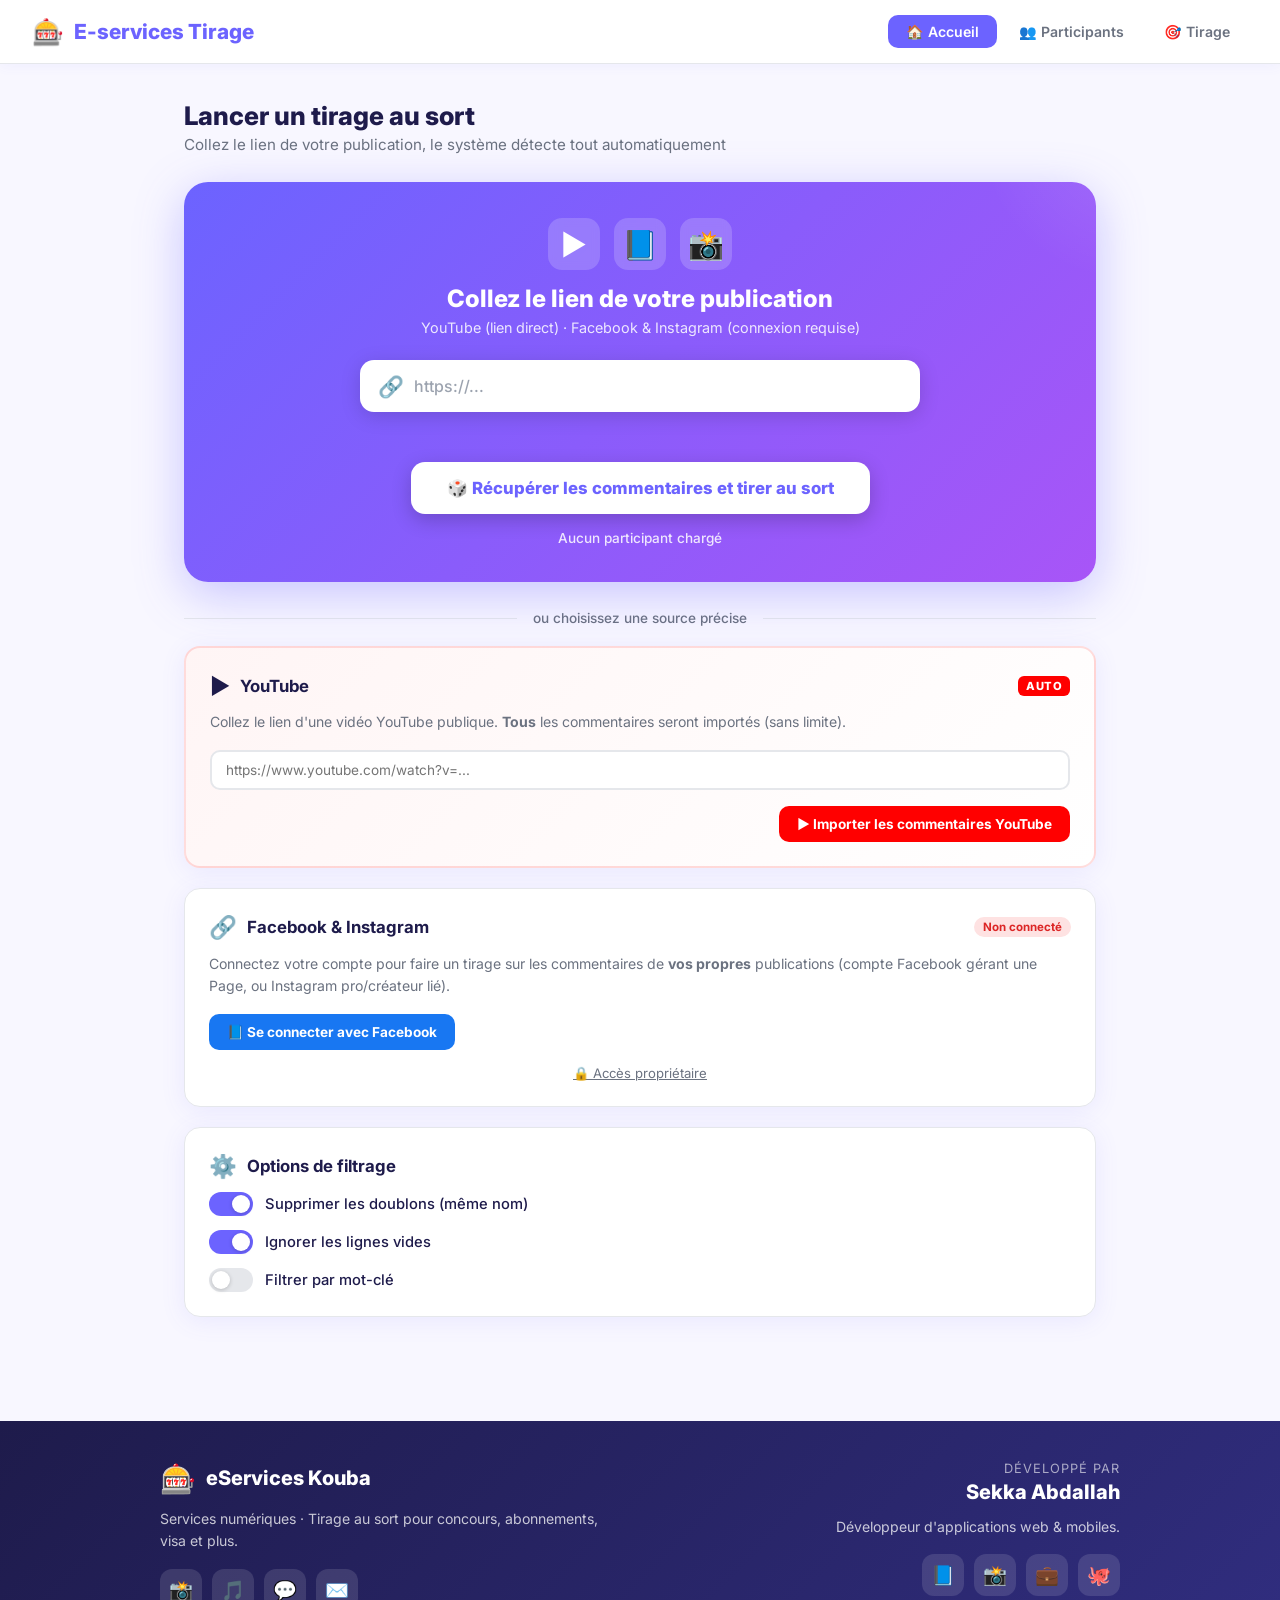
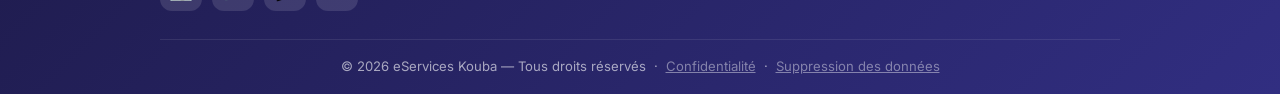
==== commit f3d0f179: "Multi-clients: bouton connexion client (OAuth) + pages confidentialité et suppression données" ====
--- a/index.html
+++ b/index.html
@@ -101,10 +101,13 @@
 
         <!-- Non connecté -->
         <div id="metaNotConnected">
-          <p class="card-desc">🔒 Accès réservé au propriétaire. Entrez le mot de passe pour gérer les tirages Facebook / Instagram. <em>(Le tirage YouTube ci-dessus reste accessible à tous.)</em></p>
-          <button class="btn btn-facebook" onclick="connectInstagram()">
-            🔒 Accès propriétaire
+          <p class="card-desc">Connectez votre compte pour faire un tirage sur les commentaires de <strong>vos propres</strong> publications (compte Facebook gérant une Page, ou Instagram pro/créateur lié).</p>
+          <button class="btn btn-facebook" onclick="connectClient()">
+            📘 Se connecter avec Facebook
           </button>
+          <div class="owner-link-row">
+            <button class="btn-link" onclick="ownerLogin()">🔒 Accès propriétaire</button>
+          </div>
         </div>
 
         <!-- Connecté -->
@@ -281,7 +284,11 @@
       </div>
 
     </div>
-    <div class="footer-bottom">© 2026 eServices Kouba — Tous droits réservés</div>
+    <div class="footer-bottom">
+      © 2026 eServices Kouba — Tous droits réservés
+      &nbsp;·&nbsp; <a href="/privacy.html" style="color:rgba(255,255,255,0.7)">Confidentialité</a>
+      &nbsp;·&nbsp; <a href="/data-deletion.html" style="color:rgba(255,255,255,0.7)">Suppression des données</a>
+    </div>
   </footer>
 
   <!-- MODAL GAGNANT -->
--- a/style.css
+++ b/style.css
@@ -1036,6 +1036,11 @@
 /* ===== PANNEAU META (Facebook + Instagram) ===== */
 .meta-panel {
   margin-bottom: 20px;
+}
+
+.owner-link-row {
+  margin-top: 12px;
+  text-align: center;
 }
 
 .meta-user-row {
